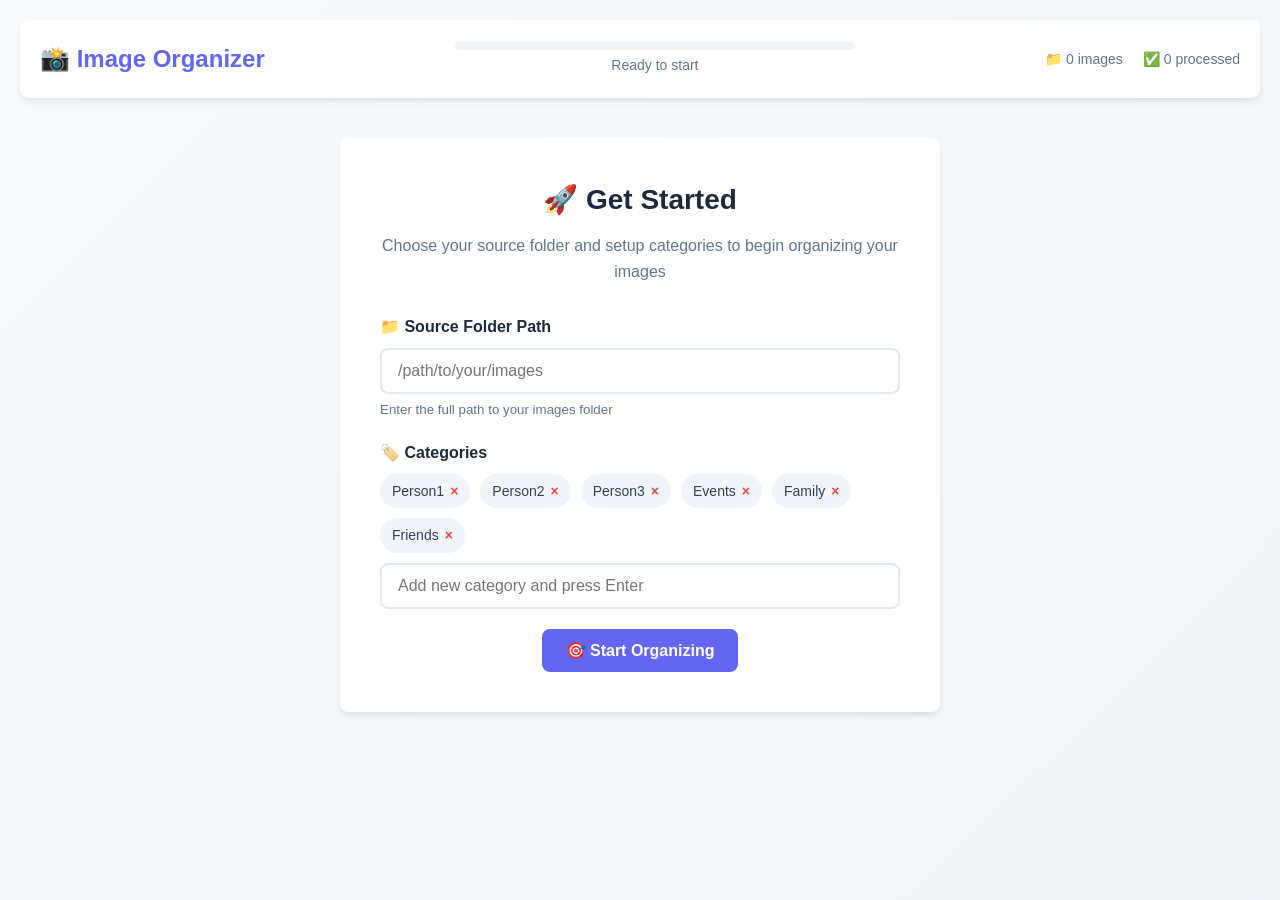
==== templates/index.html @ f3e30f87 "Create index.html" ====
<!DOCTYPE html>
<html lang="en">
<head>
    <meta charset="UTF-8">
    <meta name="viewport" content="width=device-width, initial-scale=1.0">
    <title>Image Organizer</title>
    <style>
        * {
            margin: 0;
            padding: 0;
            box-sizing: border-box;
        }

        :root {
            --primary: #6366f1;
            --primary-dark: #4f46e5;
            --secondary: #f1f5f9;
            --success: #10b981;
            --danger: #ef4444;
            --warning: #f59e0b;
            --dark: #1e293b;
            --text: #334155;
            --text-light: #64748b;
            --border: #e2e8f0;
            --bg: #ffffff;
            --shadow: 0 4px 6px -1px rgba(0, 0, 0, 0.1);
            --radius: 8px;
        }

        body {
            font-family: -apple-system, BlinkMacSystemFont, 'Segoe UI', Roboto, sans-serif;
            background: linear-gradient(135deg, #f8fafc 0%, #f1f5f9 100%);
            color: var(--text);
            line-height: 1.6;
            min-height: 100vh;
        }

        .container {
            max-width: 1400px;
            margin: 0 auto;
            padding: 20px;
        }

        .header {
            background: var(--bg);
            border-radius: var(--radius);
            box-shadow: var(--shadow);
            padding: 20px;
            margin-bottom: 20px;
            display: flex;
            justify-content: space-between;
            align-items: center;
        }

        .logo {
            font-size: 24px;
            font-weight: 700;
            color: var(--primary);
            display: flex;
            align-items: center;
            gap: 8px;
        }

        .progress-container {
            flex: 1;
            max-width: 400px;
            margin: 0 20px;
        }

        .progress-bar {
            width: 100%;
            height: 8px;
            background: var(--secondary);
            border-radius: 4px;
            overflow: hidden;
        }

        .progress-fill {
            height: 100%;
            background: linear-gradient(90deg, var(--primary), var(--primary-dark));
            transition: width 0.3s ease;
            width: 0%;
        }

        .progress-text {
            font-size: 14px;
            color: var(--text-light);
            margin-top: 4px;
            text-align: center;
        }

        .stats {
            display: flex;
            gap: 20px;
            font-size: 14px;
            color: var(--text-light);
        }

        .setup-screen {
            background: var(--bg);
            border-radius: var(--radius);
            box-shadow: var(--shadow);
            padding: 40px;
            text-align: center;
            max-width: 600px;
            margin: 40px auto;
        }

        .setup-screen h2 {
            color: var(--dark);
            margin-bottom: 10px;
            font-size: 28px;
        }

        .setup-screen p {
            color: var(--text-light);
            margin-bottom: 30px;
            font-size: 16px;
        }

        .form-group {
            margin-bottom: 20px;
            text-align: left;
        }

        .form-group label {
            display: block;
            margin-bottom: 8px;
            font-weight: 600;
            color: var(--dark);
        }

        .form-control {
            width: 100%;
            padding: 12px 16px;
            border: 2px solid var(--border);
            border-radius: var(--radius);
            font-size: 16px;
            transition: border-color 0.3s ease;
            background: var(--bg);
        }

        .form-control:focus {
            outline: none;
            border-color: var(--primary);
        }

        .categories-input {
            display: flex;
            flex-wrap: wrap;
            gap: 10px;
            margin-bottom: 10px;
        }

        .category-tag {
            background: var(--secondary);
            padding: 6px 12px;
            border-radius: 20px;
            font-size: 14px;
            display: flex;
            align-items: center;
            gap: 6px;
        }

        .category-tag .remove {
            cursor: pointer;
            color: var(--danger);
            font-weight: bold;
        }

        .btn {
            background: var(--primary);
            color: white;
            border: none;
            padding: 12px 24px;
            border-radius: var(--radius);
            font-size: 16px;
            font-weight: 600;
            cursor: pointer;
            transition: all 0.3s ease;
            display: inline-flex;
            align-items: center;
            gap: 8px;
        }

        .btn:hover {
            background: var(--primary-dark);
            transform: translateY(-1px);
        }

        .btn-secondary {
            background: var(--secondary);
            color: var(--text);
        }

        .btn-secondary:hover {
            background: #e2e8f0;
        }

        .btn-danger {
            background: var(--danger);
        }

        .btn-success {
            background: var(--success);
        }

        .main-interface {
            display: none;
            grid-template-columns: 300px 1fr 300px;
            gap: 20px;
            height: calc(100vh - 140px);
        }

        .sidebar {
            background: var(--bg);
            border-radius: var(--radius);
            box-shadow: var(--shadow);
            padding: 20px;
            overflow-y: auto;
        }

        .sidebar h3 {
            color: var(--dark);
            margin-bottom: 15px;
            font-size: 18px;
        }

        .category-btn {
            width: 100%;
            padding: 12px;
            margin-bottom: 8px;
            background: var(--secondary);
            border: 2px solid transparent;
            border-radius: var(--radius);
            cursor: pointer;
            transition: all 0.3s ease;
            text-align: left;
            font-size: 14px;
            display: flex;
            align-items: center;
            gap: 8px;
        }

        .category-btn:hover {
            background: var(--primary);
            color: white;
        }

        .category-btn.selected {
            background: var(--primary);
            color: white;
            border-color: var(--primary-dark);
        }

        .hotkey {
            background: rgba(255, 255, 255, 0.3);
            padding: 2px 6px;
            border-radius: 4px;
            font-size: 12px;
            font-weight: bold;
            margin-left: auto;
        }

        .image-viewer {
            background: var(--bg);
            border-radius: var(--radius);
            box-shadow: var(--shadow);
            display: flex;
            flex-direction: column;
            overflow: hidden;
        }

        .image-container {
            flex: 1;
            display: flex;
            align-items: center;
            justify-content: center;
            background: #f8fafc;
            position: relative;
            overflow: hidden;
        }

        .main-image {
            max-width: 100%;
            max-height: 100%;
            object-fit: contain;
            cursor: zoom-in;
            transition: transform 0.3s ease;
        }

        .main-image.zoomed {
            cursor: zoom-out;
            transform: scale(2);
        }

        .image-overlay {
            position: absolute;
            top: 10px;
            left: 10px;
            background: rgba(0, 0, 0, 0.7);
            color: white;
            padding: 8px 12px;
            border-radius: var(--radius);
            font-size: 14px;
        }

        .quality-indicators {
            position: absolute;
            top: 10px;
            right: 10px;
            display: flex;
            flex-direction: column;
            gap: 4px;
        }

        .quality-badge {
            background: rgba(0, 0, 0, 0.7);
            color: white;
            padding: 4px 8px;
            border-radius: 12px;
            font-size: 12px;
            font-weight: 600;
        }

        .quality-badge.warning {
            background: var(--warning);
        }

        .quality-badge.danger {
            background: var(--danger);
        }

        .image-controls {
            padding: 20px;
            border-top: 1px solid var(--border);
            background: var(--bg);
        }

        .control-row {
            display: flex;
            gap: 10px;
            margin-bottom: 15px;
            align-items: center;
        }

        .control-row:last-child {
            margin-bottom: 0;
        }

        .filename-input {
            flex: 1;
            padding: 8px 12px;
            border: 1px solid var(--border);
            border-radius: var(--radius);
            font-size: 14px;
        }

        .info-panel {
            background: var(--bg);
            border-radius: var(--radius);
            box-shadow: var(--shadow);
            padding: 20px;
            overflow-y: auto;
        }

        .info-section {
            margin-bottom: 20px;
        }

        .info-section h4 {
            color: var(--dark);
            margin-bottom: 10px;
            font-size: 16px;
        }

        .info-item {
            display: flex;
            justify-content: space-between;
            padding: 4px 0;
            font-size: 14px;
            border-bottom: 1px solid #f1f5f9;
        }

        .info-item:last-child {
            border-bottom: none;
        }

        .info-label {
            color: var(--text-light);
            font-weight: 500;
        }

        .info-value {
            color: var(--text);
            font-weight: 600;
        }

        .loading {
            display: flex;
            align-items: center;
            justify-content: center;
            height: 200px;
            color: var(--text-light);
        }

        .spinner {
            width: 40px;
            height: 40px;
            border: 4px solid var(--secondary);
            border-top: 4px solid var(--primary);
            border-radius: 50%;
            animation: spin 1s linear infinite;
            margin-right: 15px;
        }

        @keyframes spin {
            0% { transform: rotate(0deg); }
            100% { transform: rotate(360deg); }
        }

        .shortcuts-help {
            position: fixed;
            bottom: 20px;
            right: 20px;
            background: var(--dark);
            color: white;
            padding: 15px;
            border-radius: var(--radius);
            font-size: 12px;
            max-width: 250px;
            opacity: 0;
            transform: translateY(20px);
            transition: all 0.3s ease;
        }

        .shortcuts-help.show {
            opacity: 1;
            transform: translateY(0);
        }

        .shortcut-item {
            display: flex;
            justify-content: space-between;
            margin-bottom: 5px;
        }

        .shortcut-key {
            background: rgba(255, 255, 255, 0.2);
            padding: 2px 6px;
            border-radius: 4px;
            font-weight: bold;
        }

        .notification {
            position: fixed;
            top: 20px;
            right: 20px;
            background: var(--success);
            color: white;
            padding: 15px 20px;
            border-radius: var(--radius);
            box-shadow: var(--shadow);
            transform: translateX(400px);
            transition: transform 0.3s ease;
            z-index: 1000;
        }

        .notification.show {
            transform: translateX(0);
        }

        .notification.error {
            background: var(--danger);
        }

        .notification.warning {
            background: var(--warning);
        }

        @media (max-width: 1200px) {
            .main-interface {
                grid-template-columns: 250px 1fr;
            }
            .info-panel {
                display: none;
            }
        }

        @media (max-width: 768px) {
            .main-interface {
                grid-template-columns: 1fr;
                grid-template-rows: auto 1fr;
            }
            
            .sidebar {
                order: 2;
                height: auto;
                max-height: 200px;
            }
            
            .image-viewer {
                order: 1;
                height: 60vh;
            }
        }
    </style>
</head>
<body>
    <div class="container">
        <!-- Header -->
        <div class="header">
            <div class="logo">
                📸 Image Organizer
            </div>
            <div class="progress-container">
                <div class="progress-bar">
                    <div class="progress-fill" id="progressFill"></div>
                </div>
                <div class="progress-text" id="progressText">Ready to start</div>
            </div>
            <div class="stats" id="stats">
                <span>📁 0 images</span>
                <span>✅ 0 processed</span>
            </div>
        </div>

        <!-- Setup Screen -->
        <div class="setup-screen" id="setupScreen">
            <h2>🚀 Get Started</h2>
            <p>Choose your source folder and setup categories to begin organizing your images</p>
            
            <form id="setupForm">
                <div class="form-group">
                    <label for="sourceFolder">📁 Source Folder Path</label>
                    <input type="text" id="sourceFolder" class="form-control" 
                           placeholder="/path/to/your/images" required>
                    <small style="color: var(--text-light); margin-top: 5px; display: block;">
                        Enter the full path to your images folder
                    </small>
                </div>

                <div class="form-group">
                    <label>🏷️ Categories</label>
                    <div class="categories-input" id="categoriesContainer">
                        <!-- Categories will be added here -->
                    </div>
                    <input type="text" id="newCategory" class="form-control" 
                           placeholder="Add new category and press Enter">
                </div>

                <button type="submit" class="btn">
                    🎯 Start Organizing
                </button>
            </form>
        </div>

        <!-- Main Interface -->
        <div class="main-interface" id="mainInterface">
            <!-- Categories Sidebar -->
            <div class="sidebar">
                <h3>📂 Categories</h3>
                <div id="categoriesList">
                    <!-- Category buttons will be populated here -->
                </div>
                
                <div style="margin-top: 20px;">
                    <h3>⚡ Quick Actions</h3>
                    <button class="category-btn" onclick="skipImage()">
                        ⏭️ Skip Image <span class="hotkey">S</span>
                    </button>
                    <button class="category-btn" onclick="deleteImage()">
                        🗑️ Delete <span class="hotkey">D</span>
                    </button>
                    <button class="category-btn" onclick="previousImage()">
                        ⬅️ Previous <span class="hotkey">←</span>
                    </button>
                </div>
            </div>

            <!-- Image Viewer -->
            <div class="image-viewer">
                <div class="image-container" id="imageContainer">
                    <div class="loading" id="loadingSpinner">
                        <div class="spinner"></div>
                        Loading image...
                    </div>
                    <img id="mainImage" class="main-image" style="display: none;">
                    <div class="image-overlay" id="imageOverlay"></div>
                    <div class="quality-indicators" id="qualityIndicators"></div>
                </div>
                
                <div class="image-controls">
                    <div class="control-row">
                        <input type="text" id="customFilename" class="filename-input" 
                               placeholder="Custom filename (optional)">
                        <button class="btn btn-success" onclick="processCurrentImage()">
                            📤 Move to Selected
                        </button>
                    </div>
                </div>
            </div>

            <!-- Info Panel -->
            <div class="info-panel" id="infoPanel">
                <div class="info-section">
                    <h4>📊 Image Details</h4>
                    <div id="imageDetails">
                        <!-- Image details will be populated here -->
                    </div>
                </div>
                
                <div class="info-section">
                    <h4>🎯 Quality Assessment</h4>
                    <div id="qualityDetails">
                        <!-- Quality details will be populated here -->
                    </div>
                </div>
            </div>
        </div>
    </div>

    <!-- Shortcuts Help -->
    <div class="shortcuts-help" id="shortcutsHelp">
        <div style="font-weight: bold; margin-bottom: 10px;">⌨️ Keyboard Shortcuts</div>
        <div class="shortcut-item">
            <span>Numbers 1-9</span>
            <span class="shortcut-key">Category</span>
        </div>
        <div class="shortcut-item">
            <span>Delete</span>
            <span class="shortcut-key">D</span>
        </div>
        <div class="shortcut-item">
            <span>Skip</span>
            <span class="shortcut-key">S</span>
        </div>
        <div class="shortcut-item">
            <span>Previous</span>
            <span class="shortcut-key">←</span>
        </div>
        <div class="shortcut-item">
            <span>Process</span>
            <span class="shortcut-key">Enter</span>
        </div>
        <div class="shortcut-item">
            <span>Zoom</span>
            <span class="shortcut-key">Space</span>
        </div>
    </div>

    <!-- Notification -->
    <div class="notification" id="notification"></div>

    <script>
        // Global state
        let currentImage = null;
        let selectedCategories = new Set();
        let categories = ['Person1', 'Person2', 'Person3', 'Events', 'Family', 'Friends'];
        let isZoomed = false;

        // API base URL
        const API_BASE = 'http://localhost:5000/api';

        // DOM elements
        const setupScreen = document.getElementById('setupScreen');
        const mainInterface = document.getElementById('mainInterface');
        const progressFill = document.getElementById('progressFill');
        const progressText = document.getElementById('progressText');
        const stats = document.getElementById('stats');
        const shortcutsHelp = document.getElementById('shortcutsHelp');

        // Initialize application
        document.addEventListener('DOMContentLoaded', function() {
            initializeSetup();
            setupKeyboardShortcuts();
            
            // Show shortcuts help after 3 seconds
            setTimeout(() => {
                shortcutsHelp.classList.add('show');
                setTimeout(() => shortcutsHelp.classList.remove('show'), 5000);
            }, 3000);
        });

        // Setup form initialization
        function initializeSetup() {
            const categoriesContainer = document.getElementById('categoriesContainer');
            const newCategoryInput = document.getElementById('newCategory');
            const setupForm = document.getElementById('setupForm');

            // Render initial categories
            renderCategories();

            // Add category on Enter key
            newCategoryInput.addEventListener('keypress', function(e) {
                if (e.key === 'Enter') {
                    e.preventDefault();
                    const value = this.value.trim();
                    if (value && !categories.includes(value)) {
                        categories.push(value);
                        renderCategories();
                        this.value = '';
                    }
                }
            });

            // Handle form submission
            setupForm.addEventListener('submit', function(e) {
                e.preventDefault();
                const sourceFolder = document.getElementById('sourceFolder').value.trim();
                if (sourceFolder) {
                    setupApplication(sourceFolder, categories);
                }
            });

            function renderCategories() {
                categoriesContainer.innerHTML = categories.map(cat => `
                    <div class="category-tag">
                        ${cat}
                        <span class="remove" onclick="removeCategory('${cat}')">×</span>
                    </div>
                `).join('');
            }
        }

        function removeCategory(categoryName) {
            categories = categories.filter(cat => cat !== categoryName);
            const categoriesContainer = document.getElementById('categoriesContainer');
            const newCategoriesHTML = categories.map(cat => `
                <div class="category-tag">
                    ${cat}
                    <span class="remove" onclick="removeCategory('${cat}')">×</span>
                </div>
            `).join('');
            categoriesContainer.innerHTML = newCategoriesHTML;
        }

        // Setup application with backend
        async function setupApplication(sourceFolder, categories) {
            try {
                showNotification('Setting up...', 'info');
                
                const response = await fetch(`${API_BASE}/setup`, {
                    method: 'POST',
                    headers: { 'Content-Type': 'application/json' },
                    body: JSON.stringify({ source_folder: sourceFolder, categories: categories })
                });

                const data = await response.json();
                
                if (data.success) {
                    setupScreen.style.display = 'none';
                    mainInterface.style.display = 'grid';
                    
                    // Update global categories
                    window.categories = categories;
                    
                    // Render categories in sidebar
                    renderCategoriesSidebar();
                    
                    // Load first image
                    await loadCurrentImage();
                    
                    showNotification(`Ready! Found ${data.total_images} images`, 'success');
                } else {
                    showNotification(data.error || 'Setup failed', 'error');
                }
            } catch (error) {
                console.error('Setup error:', error);
                showNotification('Connection error. Make sure the server is running.', 'error');
            }
        }

        // Render categories in sidebar
        function renderCategoriesSidebar() {
            const categoriesList = document.getElementById('categoriesList');
            categoriesList.innerHTML = categories.map((cat, index) => `
                <button class="category-btn" onclick="toggleCategory('${cat}')" data-category="${cat}">
                    📁 ${cat} <span class="hotkey">${index + 1}</span>
                </button>
            `).join('');
        }

        // Toggle category selection
        function toggleCategory(categoryName) {
            const btn = document.querySelector(`[data-category="${categoryName}"]`);
            
            if (selectedCategories.has(categoryName)) {
                selectedCategories.delete(categoryName);
                btn.classList.remove('selected');
            } else {
                selectedCategories.add(categoryName);
                btn.classList.add('selected');
            }
        }

        // Load current image
        async function loadCurrentImage() {
            try {
                const loadingSpinner = document.getElementById('loadingSpinner');
                const mainImage = document.getElementById('mainImage');
                
                loadingSpinner.style.display = 'flex';
                mainImage.style.display = 'none';

                const response = await fetch(`${API_BASE}/images/current`);
                const data = await response.json();

                if (data.finished) {
                    showNotification('All images processed! 🎉', 'success');
                    return;
                }

                if (data.image) {
                    currentImage = data.image;
                    
                    // Update progress
                    const progress = Math.round(data.progress);
                    progressFill.style.width = `${progress}%`;
                    progressText.textContent = `${data.index + 1} of ${data.total} (${progress}%)`;
                    
                    // Update stats
                    await updateStats();
                    
                    // Load image
                    const imagePath = data.image.path.replace(/^.*[\\\/]/, ''); // Get filename only
                    mainImage.src = `${API_BASE}/images/file/${imagePath}`;
                    mainImage.onload = function() {
                        loadingSpinner.style.display = 'none';
                        mainImage.style.display = 'block';
                        updateImageInfo();
                        updateImageOverlay();
                        updateQualityIndicators();
                    };
                    
                    // Reset zoom and selections
                    isZoomed = false;
                    mainImage.classList.remove('zoomed');
                    selectedCategories.clear();
                    document.querySelectorAll('.category-btn').forEach(btn => btn.classList.remove('selected'));
                    document.getElementById('customFilename').value = '';
                }
            } catch (error) {
                console.error('Error loading image:', error);
                showNotification('Error loading image', 'error');
            }
        }

        // Update image info panel
        function updateImageInfo() {
            if (!currentImage) return;

            const imageDetails = document.getElementById('imageDetails');
            const qualityDetails = document.getElementById('qualityDetails');

            imageDetails.innerHTML = `
                <div class="info-item">
                    <span class="info-label">Name:</span>
                    <span class="info-value">${currentImage.name}</span>
                </div>
                <div class="info-item">
                    <span class="info-label">Size:</span>
                    <span class="info-value">${formatFileSize(currentImage.size)}</span>
                </div>
                <div class="info-item">
                    <span class="info-label">Dimensions:</span>
                    <span class="info-value">${currentImage.dimensions}</span>
                </div>
                <div class="info-item">
                    <span class="info-label">Format:</span>
                    <span class="info-value">${currentImage.format}</span>
                </div>
                <div class="info-item">
                    <span class="info-label">Created:</span>
                    <span class="info-value">${formatDate(currentImage.created)}</span>
                </div>
            `;

            if (currentImage.quality && !currentImage.quality.error) {
                const quality = currentImage.quality;
                qualityDetails.innerHTML = `
                    <div class="info-item">
                        <span class="info-label">Blur Score:</span>
                        <span class="info-value">${Math.round(quality.blur_score)}</span>
                    </div>
                    <div class="info-item">
                        <span class="info-label">Brightness:</span>
                        <span class="info-value">${Math.round(quality.brightness)}</span>
                    </div>
                    <div class="info-item">
                        <span class="info-label">Contrast:</span>
                        <span class="info-value">${Math.round(quality.contrast)}</span>
                    </div>
                `;
            } else {
                qualityDetails.innerHTML = '<div class="info-item">Quality analysis unavailable</div>';
            }
        }

        // Update image overlay
        function updateImageOverlay() {
            if (!currentImage) return;

            const overlay = document.getElementById('imageOverlay');
            overlay.textContent = currentImage.name;
        }

        // Update quality indicators
        function updateQualityIndicators() {
            if (!currentImage || !currentImage.quality || currentImage.quality.error) return;

            const indicators = document.getElementById('qualityIndicators');
            const quality = currentImage.quality;
            const badges = [];

            if (quality.is_blurry) {
                badges.push('<span class="quality-badge danger">Blurry</span>');
            }
            if (quality.is_dark) {
                badges.push('<span class="quality-badge warning">Dark</span>');
            }
            if (quality.is_low_contrast) {
                badges.push('<span class="quality-badge warning">Low Contrast</span>');
            }

            indicators.innerHTML = badges.join('');
        }

        // Update statistics
        async function updateStats() {
            try {
                const response = await fetch(`${API_BASE}/stats`);
                const data = await response.json();
                
                stats.innerHTML = `
                    <span>📁 ${data.total_images} images</span>
                    <span>✅ ${data.total_processed} processed</span>
                `;
            } catch (error) {
                console.error('Error updating stats:', error);
            }
        }

        // Process current image
        async function processCurrentImage() {
            if (selectedCategories.size === 0) {
                showNotification('Please select at least one category', 'warning');
                return;
            }

            try {
                const customName = document.getElementById('customFilename').value.trim();
                
                const response = await fetch(`${API_BASE}/images/process`, {
                    method: 'POST',
                    headers: { 'Content-Type': 'application/json' },
                    body: JSON.stringify({
                        action: 'move',
                        categories: Array.from(selectedCategories),
                        custom_name: customName
                    })
                });

                const data = await response.json();
                
                if (data.success) {
                    showNotification(`Moved to ${Array.from(selectedCategories).join(', ')}`, 'success');
                    await loadCurrentImage();
                } else {
                    showNotification(data.error || 'Failed to process image', 'error');
                }
            } catch (error) {
                console.error('Error processing image:', error);
                showNotification('Error processing image', 'error');
            }
        }

        // Skip current image
        async function skipImage() {
            try {
                const response = await fetch(`${API_BASE}/images/skip`, { method: 'POST' });
                const data = await response.json();
                
                if (data.success) {
                    showNotification('Skipped', 'info');
                    await loadCurrentImage();
                }
            } catch (error) {
                console.error('Error skipping image:', error);
                showNotification('Error skipping image', 'error');
            }
        }

        // Delete current image
        async function deleteImage() {
            if (!confirm('Are you sure you want to delete this image?')) return;

            try {
                const response = await fetch(`${API_BASE}/images/process`, {
                    method: 'POST',
                    headers: { 'Content-Type': 'application/json' },
                    body: JSON.stringify({ action: 'delete' })
                });

                const data = await response.json();
                
                if (data.success) {
                    showNotification('Deleted', 'success');
                    await loadCurrentImage();
                } else {
                    showNotification(data.error || 'Failed to delete image', 'error');
                }
            } catch (error) {
                console.error('Error deleting image:', error);
                showNotification('Error deleting image', 'error');
            }
        }

        // Go to previous image
        async function previousImage() {
            try {
                const response = await fetch(`${API_BASE}/images/previous`, { method: 'POST' });
                const data = await response.json();
                
                if (data.success) {
                    await loadCurrentImage();
                }
            } catch (error) {
                console.error('Error going to previous image:', error);
                showNotification('Error going to previous image', 'error');
            }
        }

        // Setup keyboard shortcuts
        function setupKeyboardShortcuts() {
            document.addEventListener('keydown', function(e) {
                // Skip if typing in input fields
                if (e.target.tagName === 'INPUT' || e.target.tagName === 'TEXTAREA') return;

                const key = e.key.toLowerCase();
                
                switch (key) {
                    case 'd':
                        e.preventDefault();
                        deleteImage();
                        break;
                    case 's':
                        e.preventDefault();
                        skipImage();
                        break;
                    case 'arrowleft':
                        e.preventDefault();
                        previousImage();
                        break;
                    case 'enter':
                        e.preventDefault();
                        processCurrentImage();
                        break;
                    case ' ':
                        e.preventDefault();
                        toggleZoom();
                        break;
                    default:
                        // Check for number keys (1-9)
                        const num = parseInt(key);
                        if (num >= 1 && num <= 9 && num <= categories.length) {
                            e.preventDefault();
                            toggleCategory(categories[num - 1]);
                        }
                        break;
                }
            });
        }

        // Toggle image zoom
        function toggleZoom() {
            const mainImage = document.getElementById('mainImage');
            isZoomed = !isZoomed;
            
            if (isZoomed) {
                mainImage.classList.add('zoomed');
            } else {
                mainImage.classList.remove('zoomed');
            }
        }

        // Click to zoom
        document.getElementById('mainImage').addEventListener('click', toggleZoom);

        // Utility functions
        function formatFileSize(bytes) {
            const sizes = ['B', 'KB', 'MB', 'GB'];
            if (bytes === 0) return '0 B';
            const i = Math.floor(Math.log(bytes) / Math.log(1024));
            return Math.round(bytes / Math.pow(1024, i) * 100) / 100 + ' ' + sizes[i];
        }

        function formatDate(isoString) {
            return new Date(isoString).toLocaleDateString();
        }

        function showNotification(message, type = 'info') {
            const notification = document.getElementById('notification');
            notification.textContent = message;
            notification.className = `notification ${type}`;
            notification.classList.add('show');
            
            setTimeout(() => {
                notification.classList.remove('show');
            }, 3000);
        }
    </script>
</body>
</html>
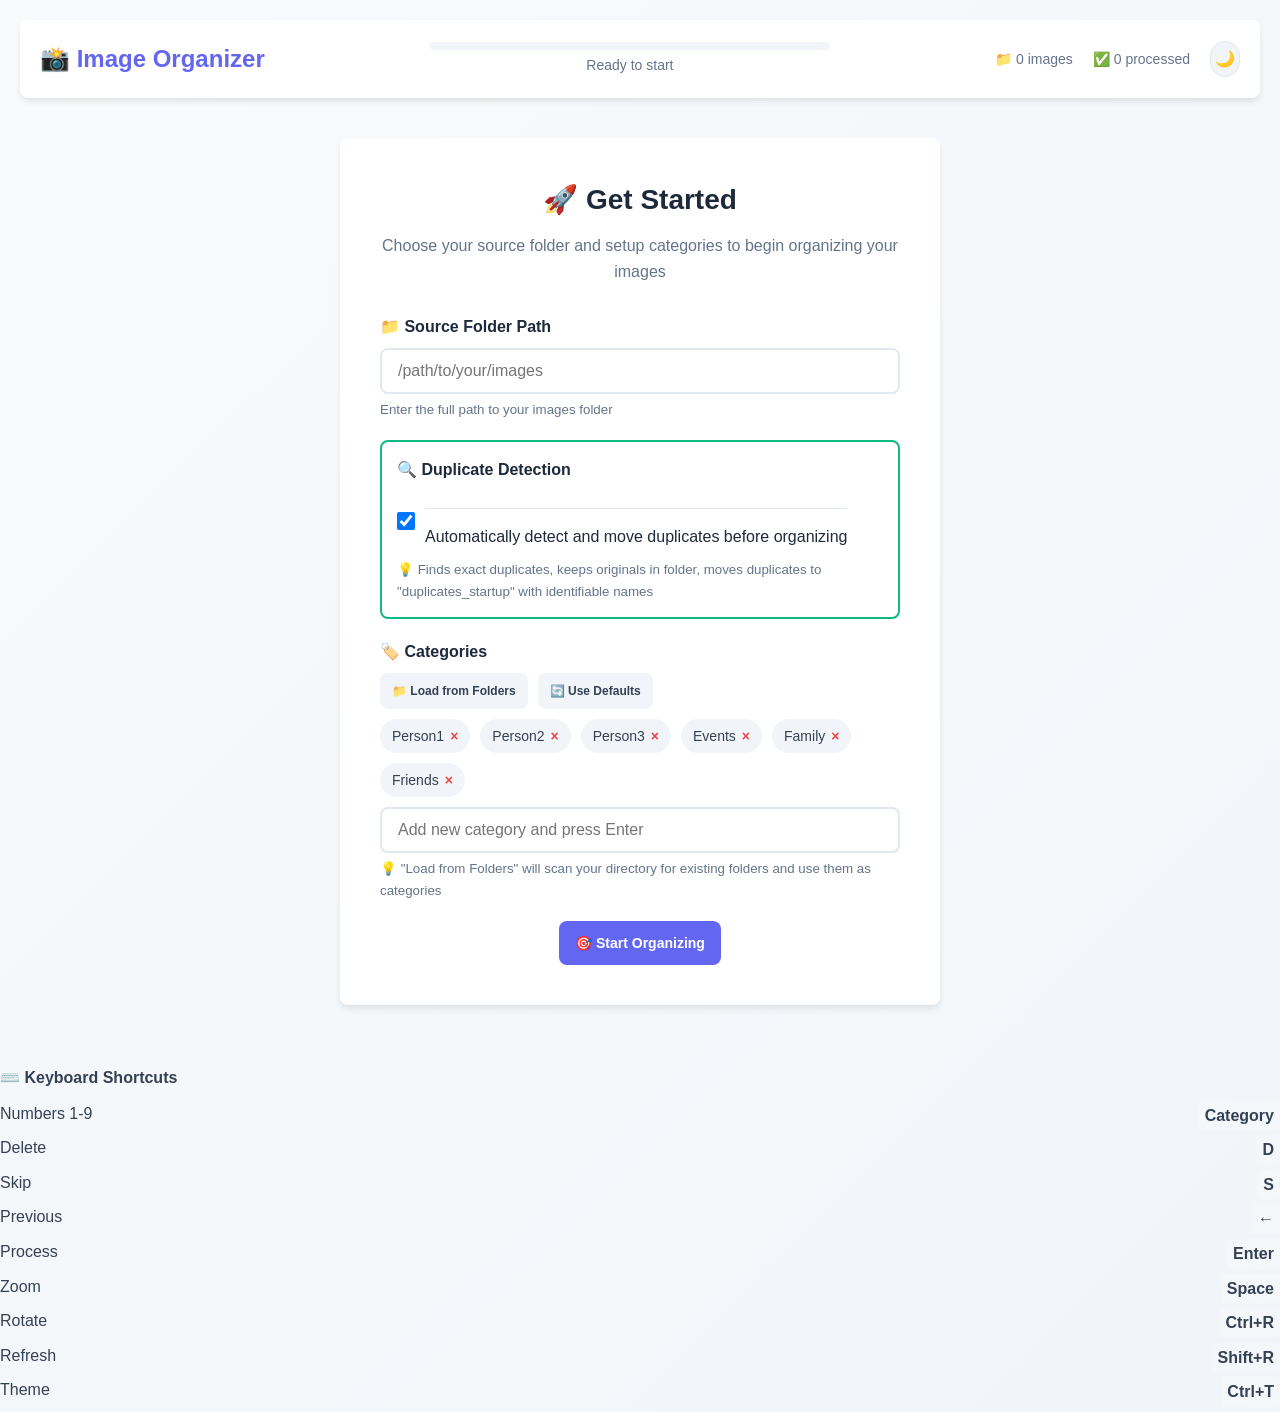
==== commit 24257131: "Update index.html" ====
--- a/templates/index.html
+++ b/templates/index.html
@@ -27,6 +27,29 @@
             --radius: 8px;
         }
 
+        [data-theme="dark"] {
+            --secondary: #1e293b;
+            --dark: #f8fafc;
+            --text: #e2e8f0;
+            --text-light: #94a3b8;
+            --border: #334155;
+            --bg: #0f172a;
+            --shadow: 0 4px 6px -1px rgba(0, 0, 0, 0.3);
+        }
+
+        [data-theme="dark"] body {
+            background: linear-gradient(135deg, #0f172a 0%, #1e293b 100%);
+        }
+
+        [data-theme="dark"] .image-container {
+            background: #1e293b;
+        }
+
+        [data-theme="dark"] .form-control {
+            background: var(--bg);
+            color: var(--text);
+        }
+
         body {
             font-family: -apple-system, BlinkMacSystemFont, 'Segoe UI', Roboto, sans-serif;
             background: linear-gradient(135deg, #f8fafc 0%, #f1f5f9 100%);
@@ -172,15 +195,18 @@
             background: var(--primary);
             color: white;
             border: none;
-            padding: 12px 24px;
+            padding: 12px 16px;
             border-radius: var(--radius);
-            font-size: 16px;
+            font-size: 14px;
             font-weight: 600;
             cursor: pointer;
             transition: all 0.3s ease;
             display: inline-flex;
             align-items: center;
+            justify-content: center;
             gap: 8px;
+            min-height: 44px;
+            line-height: 1;
         }
 
         .btn:hover {
@@ -203,6 +229,12 @@
 
         .btn-success {
             background: var(--success);
+        }
+
+        .btn-small {
+            padding: 8px 12px;
+            font-size: 12px;
+            min-height: 36px;
         }
 
         .main-interface {
@@ -240,6 +272,8 @@
             display: flex;
             align-items: center;
             gap: 8px;
+            min-height: 44px;
+            line-height: 1;
         }
 
         .category-btn:hover {
@@ -419,7 +453,145 @@
             100% { transform: rotate(360deg); }
         }
 
-        .shortcuts-help {
+        .theme-toggle {
+            background: var(--secondary);
+            border: 1px solid var(--border);
+            border-radius: 20px;
+            padding: 4px;
+            cursor: pointer;
+            transition: all 0.3s ease;
+            display: flex;
+            align-items: center;
+            gap: 4px;
+        }
+
+        .theme-toggle:hover {
+            background: var(--border);
+        }
+
+        .rotation-controls {
+            display: flex;
+            gap: 8px;
+            margin-bottom: 15px;
+        }
+
+        .rotation-btn {
+            padding: 8px;
+            background: var(--secondary);
+            border: 1px solid var(--border);
+            border-radius: var(--radius);
+            cursor: pointer;
+            transition: all 0.3s ease;
+            display: flex;
+            align-items: center;
+            justify-content: center;
+            min-height: 36px;
+            font-size: 12px;
+        }
+
+        .rotation-btn:hover {
+            background: var(--primary);
+            color: white;
+        }
+
+        .filename-template {
+            background: var(--bg);
+            border: 1px solid var(--border);
+            border-radius: var(--radius);
+            padding: 15px;
+            margin-bottom: 15px;
+        }
+
+        .filename-template h5 {
+            margin: 0 0 10px 0;
+            color: var(--dark);
+            font-size: 14px;
+        }
+
+        .template-row {
+            display: flex;
+            gap: 8px;
+            margin-bottom: 8px;
+        }
+
+        .template-input {
+            flex: 1;
+            padding: 8px;
+            border: 1px solid var(--border);
+            border-radius: 4px;
+            font-size: 12px;
+            background: var(--bg);
+            color: var(--text);
+        }
+
+        .template-preview {
+            font-size: 12px;
+            color: var(--text-light);
+            font-style: italic;
+            margin-top: 5px;
+        }
+
+        .duplicate-detection {
+            background: var(--bg);
+            border: 2px solid var(--success);
+            border-radius: var(--radius);
+            padding: 15px;
+            margin-bottom: 20px;
+        }
+
+        .duplicate-detection.disabled {
+            border-color: var(--border);
+            opacity: 0.7;
+        }
+
+        .checkbox-container {
+            display: flex;
+            align-items: center;
+            gap: 10px;
+            margin-bottom: 10px;
+        }
+
+        .checkbox-container input[type="checkbox"] {
+            width: 18px;
+            height: 18px;
+            margin: 0;
+        }
+
+        .checkbox-container label {
+            margin: 0;
+            font-weight: 500;
+            cursor: pointer;
+            display: flex;
+            gap: 8px;
+            margin-top: 15px;
+            padding-top: 15px;
+            border-top: 1px solid var(--border);
+        }
+
+        .quick-action-btn {
+            width: 100%;
+            padding: 10px;
+            margin-bottom: 6px;
+            background: var(--secondary);
+            border: 1px solid var(--border);
+            border-radius: var(--radius);
+            cursor: pointer;
+            transition: all 0.3s ease;
+            text-align: left;
+            font-size: 13px;
+            display: flex;
+            align-items: center;
+            gap: 8px;
+            min-height: 40px;
+        }
+
+        .quick-action-btn:hover {
+            background: var(--primary);
+            color: white;
+        }
+
+        .quick-action-btn.danger:hover {
+            background: var(--danger);
             position: fixed;
             bottom: 20px;
             right: 20px;
@@ -464,6 +636,8 @@
             transform: translateX(400px);
             transition: transform 0.3s ease;
             z-index: 1000;
+            max-width: 400px;
+            word-wrap: break-word;
         }
 
         .notification.show {
@@ -476,6 +650,10 @@
 
         .notification.warning {
             background: var(--warning);
+        }
+
+        .notification.info {
+            background: var(--primary);
         }
 
         @media (max-width: 1200px) {
@@ -519,9 +697,14 @@
                 </div>
                 <div class="progress-text" id="progressText">Ready to start</div>
             </div>
-            <div class="stats" id="stats">
-                <span>📁 0 images</span>
-                <span>✅ 0 processed</span>
+            <div style="display: flex; align-items: center; gap: 20px;">
+                <div class="stats" id="stats">
+                    <span>📁 0 images</span>
+                    <span>✅ 0 processed</span>
+                </div>
+                <div class="theme-toggle" onclick="toggleTheme()">
+                    <span id="themeIcon">🌙</span>
+                </div>
             </div>
         </div>
 
@@ -541,12 +724,38 @@
                 </div>
 
                 <div class="form-group">
+                    <div class="duplicate-detection" id="duplicateDetectionBox">
+                        <label style="margin-bottom: 10px; display: block; font-weight: 600; color: var(--dark);">🔍 Duplicate Detection</label>
+                        <div class="checkbox-container">
+                            <input type="checkbox" id="handleDuplicates" checked>
+                            <label for="handleDuplicates">
+                                Automatically detect and move duplicates before organizing
+                            </label>
+                        </div>
+                        <small style="color: var(--text-light); display: block;">
+                            💡 Finds exact duplicates, keeps originals in folder, moves duplicates to "duplicates_startup" with identifiable names
+                        </small>
+                    </div>
+                </div>
+
+                <div class="form-group">
                     <label>🏷️ Categories</label>
+                    <div style="display: flex; gap: 10px; margin-bottom: 10px;">
+                        <button type="button" class="btn btn-secondary btn-small" onclick="loadCategoriesFromDirectory()">
+                            📁 Load from Folders
+                        </button>
+                        <button type="button" class="btn btn-secondary btn-small" onclick="useDefaultCategories()">
+                            🔄 Use Defaults
+                        </button>
+                    </div>
                     <div class="categories-input" id="categoriesContainer">
                         <!-- Categories will be added here -->
                     </div>
                     <input type="text" id="newCategory" class="form-control" 
                            placeholder="Add new category and press Enter">
+                    <small style="color: var(--text-light); margin-top: 5px; display: block;">
+                        💡 "Load from Folders" will scan your directory for existing folders and use them as categories
+                    </small>
                 </div>
 
                 <button type="submit" class="btn">
@@ -559,20 +768,32 @@
         <div class="main-interface" id="mainInterface">
             <!-- Categories Sidebar -->
             <div class="sidebar">
-                <h3>📂 Categories</h3>
+                <div style="display: flex; justify-content: space-between; align-items: center; margin-bottom: 15px;">
+                    <h3 style="margin: 0;">📂 Categories</h3>
+                    <button class="btn btn-secondary btn-small" onclick="loadCategoriesFromDirectoryDuringProcessing()" 
+                            title="Refresh categories from directory folders">
+                        🔄
+                    </button>
+                </div>
                 <div id="categoriesList">
                     <!-- Category buttons will be populated here -->
                 </div>
                 
+                <div class="add-category-form">
+                    <input type="text" id="newCategoryDynamic" class="template-input" 
+                           placeholder="New category..." style="flex: 1;">
+                    <button class="btn btn-small" onclick="addNewCategory()">➕</button>
+                </div>
+                
                 <div style="margin-top: 20px;">
                     <h3>⚡ Quick Actions</h3>
-                    <button class="category-btn" onclick="skipImage()">
+                    <button class="quick-action-btn" onclick="skipImage()">
                         ⏭️ Skip Image <span class="hotkey">S</span>
                     </button>
-                    <button class="category-btn" onclick="deleteImage()">
+                    <button class="quick-action-btn danger" onclick="deleteImage()">
                         🗑️ Delete <span class="hotkey">D</span>
                     </button>
-                    <button class="category-btn" onclick="previousImage()">
+                    <button class="quick-action-btn" onclick="previousImage()">
                         ⬅️ Previous <span class="hotkey">←</span>
                     </button>
                 </div>
@@ -591,9 +812,43 @@
                 </div>
                 
                 <div class="image-controls">
+                    <!-- Rotation Controls -->
+                    <div class="rotation-controls">
+                        <span style="font-size: 12px; color: var(--text-light); margin-right: 10px;">🔄 Rotate:</span>
+                        <button class="rotation-btn" onclick="rotateImage(90)">↻ 90°</button>
+                        <button class="rotation-btn" onclick="rotateImage(180)">↻ 180°</button>
+                        <button class="rotation-btn" onclick="rotateImage(270)">↻ 270°</button>
+                    </div>
+
+                    <!-- Filename Template -->
+                    <div class="filename-template">
+                        <div style="display: flex; justify-content: space-between; align-items: center; margin-bottom: 10px;">
+                            <h5 style="margin: 0;">📝 Filename Template: [PersonName]_[Event]_[Date]_[SeqNumber].jpg</h5>
+                            <button class="btn btn-secondary btn-small" onclick="clearAllTemplateInputs()" title="Clear all fields">
+                                🗑️ Clear
+                            </button>
+                        </div>
+                        <div class="template-row">
+                            <input type="text" id="personName" class="template-input" placeholder="Person Name">
+                            <input type="text" id="event" class="template-input" placeholder="Event (auto-updates sequence)">
+                            <input type="text" id="date" class="template-input" placeholder="Date (YYYYMMDD)">
+                            <input type="text" id="seqNumber" class="template-input" placeholder="Auto" readonly 
+                                   title="Auto-increments based on event" style="background: #f8f9fa;">
+                        </div>
+                        <div class="template-preview" id="templatePreview">Preview: filename.jpg</div>
+                        <small style="color: var(--text-light); font-size: 11px;">
+                            💡 <strong>Template mode:</strong> Sequence auto-increments per event (Birthday_001, Birthday_002...)<br>
+                            📁 <strong>Fallback mode:</strong> If no fields filled, uses folder name + sequence (Person1_001.jpg)
+                        </small>
+                    </div>
+
+                    <!-- Custom Filename Alternative -->
                     <div class="control-row">
+                        <button class="btn btn-secondary btn-small" onclick="toggleCustomFilename()">
+                            ✏️ Custom Filename
+                        </button>
                         <input type="text" id="customFilename" class="filename-input" 
-                               placeholder="Custom filename (optional)">
+                               placeholder="Custom filename (optional)" style="display: none;">
                         <button class="btn btn-success" onclick="processCurrentImage()">
                             📤 Move to Selected
                         </button>
@@ -614,6 +869,27 @@
                     <h4>🎯 Quality Assessment</h4>
                     <div id="qualityDetails">
                         <!-- Quality details will be populated here -->
+                    </div>
+                </div>
+
+                <div class="info-section">
+                    <h4>🔍 Duplicates</h4>
+                    <div id="duplicateInfo">
+                        <!-- Duplicate information will be populated here -->
+                    </div>
+                </div>
+
+                <div class="info-section">
+                    <h4>📂 Categories</h4>
+                    <div id="categoryInfo">
+                        <!-- Category information will be populated here -->
+                    </div>
+                </div>
+
+                <div class="info-section">
+                    <h4>🔢 Sequences</h4>
+                    <div id="sequenceDetails">
+                        <!-- Sequence numbers will be populated here -->
                     </div>
                 </div>
             </div>
@@ -647,6 +923,18 @@
             <span>Zoom</span>
             <span class="shortcut-key">Space</span>
         </div>
+        <div class="shortcut-item">
+            <span>Rotate</span>
+            <span class="shortcut-key">Ctrl+R</span>
+        </div>
+        <div class="shortcut-item">
+            <span>Refresh</span>
+            <span class="shortcut-key">Shift+R</span>
+        </div>
+        <div class="shortcut-item">
+            <span>Theme</span>
+            <span class="shortcut-key">Ctrl+T</span>
+        </div>
     </div>
 
     <!-- Notification -->
@@ -658,6 +946,8 @@
         let selectedCategories = new Set();
         let categories = ['Person1', 'Person2', 'Person3', 'Events', 'Family', 'Friends'];
         let isZoomed = false;
+        let useCustomFilename = false;
+        let isDarkMode = localStorage.getItem('darkMode') === 'true';
 
         // API base URL
         const API_BASE = 'http://localhost:5000/api';
@@ -672,8 +962,10 @@
 
         // Initialize application
         document.addEventListener('DOMContentLoaded', function() {
+            initializeTheme();
             initializeSetup();
             setupKeyboardShortcuts();
+            setupTemplatePreview();
             
             // Show shortcuts help after 3 seconds
             setTimeout(() => {
@@ -681,6 +973,27 @@
                 setTimeout(() => shortcutsHelp.classList.remove('show'), 5000);
             }, 3000);
         });
+
+        // Theme management
+        function initializeTheme() {
+            if (isDarkMode) {
+                document.documentElement.setAttribute('data-theme', 'dark');
+                document.getElementById('themeIcon').textContent = '☀️';
+            }
+        }
+
+        function toggleTheme() {
+            isDarkMode = !isDarkMode;
+            localStorage.setItem('darkMode', isDarkMode);
+            
+            if (isDarkMode) {
+                document.documentElement.setAttribute('data-theme', 'dark');
+                document.getElementById('themeIcon').textContent = '☀️';
+            } else {
+                document.documentElement.removeAttribute('data-theme');
+                document.getElementById('themeIcon').textContent = '🌙';
+            }
+        }
 
         // Setup form initialization
         function initializeSetup() {
@@ -704,12 +1017,22 @@
                 }
             });
 
-            // Handle form submission
+            <!-- Handle form submission -->
             setupForm.addEventListener('submit', function(e) {
                 e.preventDefault();
                 const sourceFolder = document.getElementById('sourceFolder').value.trim();
                 if (sourceFolder) {
-                    setupApplication(sourceFolder, categories);
+                    const submitBtn = e.target.querySelector('button[type="submit"]');
+                    const originalText = submitBtn.innerHTML;
+                    
+                    // Show loading state
+                    submitBtn.innerHTML = '⏳ Starting...';
+                    submitBtn.disabled = true;
+                    
+                    setupApplication(sourceFolder, categories).finally(() => {
+                        submitBtn.innerHTML = originalText;
+                        submitBtn.disabled = false;
+                    });
                 }
             });
 
@@ -723,7 +1046,312 @@
             }
         }
 
-        function removeCategory(categoryName) {
+        // Load categories from directory folders
+        async function loadCategoriesFromDirectory() {
+            const sourceFolder = document.getElementById('sourceFolder').value.trim();
+            
+            if (!sourceFolder) {
+                showNotification('Please enter a source folder path first', 'warning');
+                return;
+            }
+            
+            try {
+                showNotification('Scanning directory for folders...', 'info');
+                
+                // Temporarily set the source folder for the API call
+                const tempSetupResponse = await fetch(`${API_BASE}/setup`, {
+                    method: 'POST',
+                    headers: { 'Content-Type': 'application/json' },
+                    body: JSON.stringify({ source_folder: sourceFolder, categories: [] })
+                });
+                
+                if (!tempSetupResponse.ok) {
+                    const error = await tempSetupResponse.json();
+                    showNotification(error.error || 'Invalid folder path', 'error');
+                    return;
+                }
+                
+                const response = await fetch(`${API_BASE}/categories/from-directory`);
+                const data = await response.json();
+                
+                if (data.categories && data.categories.length > 0) {
+                    categories = data.categories;
+                    renderCategoriesInSetup();
+                    
+                    // Show detailed feedback
+                    const folderList = data.categories.length > 5 
+                        ? data.categories.slice(0, 5).join(', ') + ` and ${data.categories.length - 5} more`
+                        : data.categories.join(', ');
+                    
+                    showNotification(`📁 Found ${data.categories.length} folders: ${folderList}`, 'success');
+                } else {
+                    showNotification('📂 No existing folders found - you can start with defaults or create new ones', 'warning');
+                    // Still update with empty array so user can add manually
+                    categories = [];
+                    renderCategoriesInSetup();
+                }
+            } catch (error) {
+                console.error('Error loading categories from directory:', error);
+                showNotification('Error scanning directory for folders', 'error');
+            }
+        }
+
+        // Load categories from directory during processing (with current setup)
+        async function loadCategoriesFromDirectoryDuringProcessing() {
+            try {
+                const response = await fetch(`${API_BASE}/categories/from-directory`);
+                const data = await response.json();
+                
+                if (data.categories && data.categories.length > 0) {
+                    // Update global categories but preserve current selections
+                    const previousSelections = Array.from(selectedCategories);
+                    categories = data.categories;
+                    renderCategoriesSidebar();
+                    
+                    // Restore selections that still exist
+                    selectedCategories.clear();
+                    previousSelections.forEach(cat => {
+                        if (categories.includes(cat)) {
+                            selectedCategories.add(cat);
+                            const btn = document.querySelector(`[data-category="${cat}"]`);
+                            if (btn) btn.classList.add('selected');
+                        }
+                    });
+                    
+                    showNotification(`📁 Refreshed: Found ${data.categories.length} folders`, 'success');
+                    updateTemplatePreview(); // Update preview with new selections
+                } else {
+                    showNotification('No folders found in directory', 'warning');
+                }
+            } catch (error) {
+                console.error('Error loading categories from directory:', error);
+                showNotification('Error scanning directory for folders', 'error');
+            }
+        }
+
+        // Use default categories
+        function useDefaultCategories() {
+            categories = ['Person1', 'Person2', 'Person3', 'Events', 'Family', 'Friends'];
+            renderCategoriesInSetup();
+            showNotification('Reset to default categories', 'info');
+        }
+
+        function renderCategoriesInSetup() {
+            const categoriesContainer = document.getElementById('categoriesContainer');
+            categoriesContainer.innerHTML = categories.map(cat => `
+                <div class="category-tag">
+                    ${cat}
+                    <span class="remove" onclick="removeCategory('${cat}')">×</span>
+                </div>
+            `).join('');
+        }
+
+        // Setup template preview and auto-sequence
+        function setupTemplatePreview() {
+            const inputs = ['personName', 'event', 'date', 'seqNumber'];
+            inputs.forEach(id => {
+                const input = document.getElementById(id);
+                if (input) {
+                    input.addEventListener('input', updateTemplatePreview);
+                }
+            });
+            
+            // Special handling for event field to auto-update sequence
+            const eventInput = document.getElementById('event');
+            if (eventInput) {
+                eventInput.addEventListener('blur', updateSequenceForEvent);
+                eventInput.addEventListener('input', debounce(updateSequenceForEvent, 500));
+            }
+        }
+
+        async function updateSequenceForEvent() {
+            const eventName = document.getElementById('event').value.trim();
+            const seqInput = document.getElementById('seqNumber');
+            
+            if (eventName && seqInput) {
+                try {
+                    // Show loading state
+                    const originalPlaceholder = seqInput.placeholder;
+                    seqInput.placeholder = 'Loading...';
+                    seqInput.style.background = '#f0f0f0';
+                    
+                    const response = await fetch(`${API_BASE}/sequence/${encodeURIComponent(eventName)}`);
+                    const data = await response.json();
+                    
+                    if (data.sequence) {
+                        seqInput.value = data.sequence.toString().padStart(3, '0'); // Zero-pad to 3 digits
+                        seqInput.style.background = '#e8f5e8'; // Light green to show it's updated
+                        updateTemplatePreview();
+                        
+                        // Reset background after a moment
+                        setTimeout(() => {
+                            seqInput.style.background = '#f8f9fa';
+                        }, 1000);
+                    }
+                    
+                    seqInput.placeholder = originalPlaceholder;
+                } catch (error) {
+                    console.error('Error getting sequence number:', error);
+                    // Fallback to 001 if error
+                    if (!seqInput.value) {
+                        seqInput.value = '001';
+                        updateTemplatePreview();
+                    }
+                    seqInput.style.background = '#f8f9fa';
+                    seqInput.placeholder = 'Auto';
+                }
+            } else if (!eventName && seqInput) {
+                // Clear sequence if no event
+                seqInput.value = '';
+                seqInput.style.background = '#f8f9fa';
+                updateTemplatePreview();
+            }
+        }
+
+        // Debounce function to avoid too many API calls while typing
+        function debounce(func, wait) {
+            let timeout;
+            return function executedFunction(...args) {
+                const later = () => {
+                    clearTimeout(timeout);
+                    func(...args);
+                };
+                clearTimeout(timeout);
+                timeout = setTimeout(later, wait);
+            };
+        }
+
+        function updateTemplatePreview() {
+            const personName = document.getElementById('personName').value.trim();
+            const event = document.getElementById('event').value.trim();
+            const date = document.getElementById('date').value.trim();
+            const seqNumber = document.getElementById('seqNumber').value.trim();
+            
+            // Check if any template fields have data
+            const hasTemplateData = personName || event || date || seqNumber;
+            
+            if (hasTemplateData) {
+                // Use template preview
+                const parts = [];
+                if (personName) parts.push(personName);
+                if (event) parts.push(event);
+                if (date) parts.push(date);
+                if (seqNumber) parts.push(seqNumber);
+                
+                const preview = parts.length > 0 ? parts.join('_') + '.jpg' : 'filename.jpg';
+                document.getElementById('templatePreview').innerHTML = `
+                    <span style="color: var(--success);">Template: ${preview}</span>
+                `;
+            } else {
+                // Show fallback preview
+                const selectedCats = Array.from(selectedCategories);
+                if (selectedCats.length > 0) {
+                    updateFallbackPreview(selectedCats[0]);
+                } else {
+                    document.getElementById('templatePreview').innerHTML = `
+                        <span style="color: var(--text-light);">Select a category to see fallback naming</span>
+                    `;
+                }
+            }
+        }
+
+        async function updateFallbackPreview(categoryName) {
+            try {
+                const response = await fetch(`${API_BASE}/sequence/category/${encodeURIComponent(categoryName)}`);
+                const data = await response.json();
+                
+                if (data.sequence) {
+                    const fallbackName = `${categoryName}_${data.sequence.toString().padStart(3, '0')}.jpg`;
+                    document.getElementById('templatePreview').innerHTML = `
+                        <span style="color: var(--warning);">📁 Fallback: ${fallbackName}</span>
+                    `;
+                }
+            } catch (error) {
+                console.error('Error getting fallback preview:', error);
+                document.getElementById('templatePreview').innerHTML = `
+                    <span style="color: var(--warning);">📁 Fallback: ${categoryName}_001.jpg</span>
+                `;
+            }
+        }
+
+        // Rotation functionality
+        async function rotateImage(degrees) {
+            try {
+                showNotification('Rotating image...', 'info');
+                
+                const response = await fetch(`${API_BASE}/images/rotate`, {
+                    method: 'POST',
+                    headers: { 'Content-Type': 'application/json' },
+                    body: JSON.stringify({ degrees: degrees })
+                });
+
+                const data = await response.json();
+                
+                if (data.success) {
+                    // Reload the image to show rotation
+                    await loadCurrentImage();
+                    showNotification(`Rotated ${degrees}°`, 'success');
+                } else {
+                    showNotification(data.error || 'Failed to rotate image', 'error');
+                }
+            } catch (error) {
+                console.error('Error rotating image:', error);
+                showNotification('Error rotating image', 'error');
+            }
+        }
+
+        // Toggle custom filename
+        function toggleCustomFilename() {
+            useCustomFilename = !useCustomFilename;
+            const customInput = document.getElementById('customFilename');
+            const templateDiv = document.querySelector('.filename-template');
+            
+            if (useCustomFilename) {
+                customInput.style.display = 'block';
+                templateDiv.style.display = 'none';
+            } else {
+                customInput.style.display = 'none';
+                templateDiv.style.display = 'block';
+            }
+        }
+
+        // Add new category during processing
+        async function addNewCategory() {
+            const input = document.getElementById('newCategoryDynamic');
+            const categoryName = input.value.trim();
+            
+            if (!categoryName) {
+                showNotification('Please enter a category name', 'warning');
+                return;
+            }
+            
+            if (categories.includes(categoryName)) {
+                showNotification('Category already exists', 'warning');
+                return;
+            }
+            
+            try {
+                const response = await fetch(`${API_BASE}/categories`, {
+                    method: 'POST',
+                    headers: { 'Content-Type': 'application/json' },
+                    body: JSON.stringify({ action: 'add', category: categoryName })
+                });
+
+                const data = await response.json();
+                
+                if (data.success) {
+                    categories = data.categories;
+                    renderCategoriesSidebar();
+                    input.value = '';
+                    showNotification(`Added category: ${categoryName}`, 'success');
+                } else {
+                    showNotification(data.error || 'Failed to add category', 'error');
+                }
+            } catch (error) {
+                console.error('Error adding category:', error);
+                showNotification('Error adding category', 'error');
+            }
+
             categories = categories.filter(cat => cat !== categoryName);
             const categoriesContainer = document.getElementById('categoriesContainer');
             const newCategoriesHTML = categories.map(cat => `
@@ -738,12 +1366,22 @@
         // Setup application with backend
         async function setupApplication(sourceFolder, categories) {
             try {
-                showNotification('Setting up...', 'info');
+                const handleDuplicates = document.getElementById('handleDuplicates').checked;
+                
+                if (handleDuplicates) {
+                    showNotification('🔍 Setting up and detecting duplicates...', 'info');
+                } else {
+                    showNotification('📁 Setting up...', 'info');
+                }
                 
                 const response = await fetch(`${API_BASE}/setup`, {
                     method: 'POST',
                     headers: { 'Content-Type': 'application/json' },
-                    body: JSON.stringify({ source_folder: sourceFolder, categories: categories })
+                    body: JSON.stringify({ 
+                        source_folder: sourceFolder, 
+                        categories: categories,
+                        handle_duplicates: handleDuplicates
+                    })
                 });
 
                 const data = await response.json();
@@ -758,10 +1396,23 @@
                     // Render categories in sidebar
                     renderCategoriesSidebar();
                     
+                    // Show duplicate detection results
+                    if (data.duplicates_found > 0) {
+                        const duplicateMessage = `🎯 Found ${data.duplicates_found} duplicates out of ${data.initial_count} images. Duplicates moved to "duplicates_startup" folder. Processing ${data.total_images} unique images.`;
+                        showNotification(duplicateMessage, 'success', 8000); // Show longer
+                        
+                        // Log duplicate details
+                        console.log('Duplicate detection results:', data.duplicates_info);
+                    } else if (data.initial_count > 0) {
+                        showNotification(`✅ No duplicates found! Processing ${data.total_images} unique images.`, 'success');
+                    }
+                    
                     // Load first image
                     await loadCurrentImage();
                     
-                    showNotification(`Ready! Found ${data.total_images} images`, 'success');
+                    if (data.duplicates_found === 0) {
+                        showNotification(`🚀 Ready! Found ${data.total_images} images`, 'success');
+                    }
                 } else {
                     showNotification(data.error || 'Setup failed', 'error');
                 }
@@ -779,6 +1430,9 @@
                     📁 ${cat} <span class="hotkey">${index + 1}</span>
                 </button>
             `).join('');
+            
+            // Update category info when categories are rendered
+            updateCategoryInfo();
         }
 
         // Toggle category selection
@@ -792,6 +1446,11 @@
                 selectedCategories.add(categoryName);
                 btn.classList.add('selected');
             }
+            
+            // Update preview when category selection changes
+            updateTemplatePreview();
+            // Update category info in the info panel
+            updateCategoryInfo();
         }
 
         // Load current image
@@ -822,9 +1481,10 @@
                     // Update stats
                     await updateStats();
                     
-                    // Load image
-                    const imagePath = data.image.path.replace(/^.*[\\\/]/, ''); // Get filename only
-                    mainImage.src = `${API_BASE}/images/file/${imagePath}`;
+                    // Load image - use relative path for better handling
+                    const imagePath = data.image.relative_path || data.image.name;
+                    const imageUrl = `${API_BASE}/images/file/${imagePath}`;
+                    mainImage.src = imageUrl;
                     mainImage.onload = function() {
                         loadingSpinner.style.display = 'none';
                         mainImage.style.display = 'block';
@@ -839,6 +1499,9 @@
                     selectedCategories.clear();
                     document.querySelectorAll('.category-btn').forEach(btn => btn.classList.remove('selected'));
                     document.getElementById('customFilename').value = '';
+                    
+                    // Update preview with cleared state
+                    updateTemplatePreview();
                 }
             } catch (error) {
                 console.error('Error loading image:', error);
@@ -936,8 +1599,139 @@
                     <span>📁 ${data.total_images} images</span>
                     <span>✅ ${data.total_processed} processed</span>
                 `;
+
+                // Update all info panels
+                await updateSequenceDetails();
+                await updateDuplicateInfo();
+                updateCategoryInfo();
             } catch (error) {
                 console.error('Error updating stats:', error);
+            }
+        }
+
+        // Update duplicate information
+        async function updateDuplicateInfo() {
+            try {
+                const response = await fetch(`${API_BASE}/duplicates/startup-info`);
+                const data = await response.json();
+                const duplicateInfo = document.getElementById('duplicateInfo');
+                
+                if (data.folder_exists && data.count > 0) {
+                    duplicateInfo.innerHTML = `
+                        <div class="info-item">
+                            <span class="info-label">Found:</span>
+                            <span class="info-value">${data.count}</span>
+                        </div>
+                        <div class="info-item">
+                            <span class="info-label">Status:</span>
+                            <span class="info-value">Moved to folder</span>
+                        </div>
+                        <div class="info-item" style="margin-top: 8px;">
+                            <span class="info-label">Location:</span>
+                            <span class="info-value" style="word-break: break-word; font-size: 11px;">duplicates_startup/</span>
+                        </div>
+                    `;
+                } else {
+                    duplicateInfo.innerHTML = `
+                        <div class="info-item">
+                            <span class="info-label">Status:</span>
+                            <span class="info-value">✅ None found</span>
+                        </div>
+                    `;
+                }
+            } catch (error) {
+                console.error('Error updating duplicate info:', error);
+                const duplicateInfo = document.getElementById('duplicateInfo');
+                if (duplicateInfo) {
+                    duplicateInfo.innerHTML = '<div class="info-item">Error loading duplicate info</div>';
+                }
+            }
+        }
+
+        // Update category information
+        function updateCategoryInfo() {
+            const categoryInfo = document.getElementById('categoryInfo');
+            
+            if (categories && categories.length > 0) {
+                const selectedCount = selectedCategories.size;
+                const totalCount = categories.length;
+                
+                let content = `
+                    <div class="info-item">
+                        <span class="info-label">Total:</span>
+                        <span class="info-value">${totalCount}</span>
+                    </div>
+                    <div class="info-item">
+                        <span class="info-label">Selected:</span>
+                        <span class="info-value">${selectedCount}</span>
+                    </div>
+                `;
+                
+                if (selectedCount > 0) {
+                    const selectedList = Array.from(selectedCategories).join(', ');
+                    content += `
+                        <div class="info-item" style="margin-top: 8px;">
+                            <span class="info-label">Current:</span>
+                            <span class="info-value" style="word-break: break-word;">${selectedList}</span>
+                        </div>
+                    `;
+                }
+                
+                categoryInfo.innerHTML = content;
+            } else {
+                categoryInfo.innerHTML = '<div class="info-item">No categories loaded</div>';
+            }
+        }
+
+        // Update sequence details
+        async function updateSequenceDetails() {
+            try {
+                const response = await fetch(`${API_BASE}/sequences`);
+                const data = await response.json();
+                const sequenceDetails = document.getElementById('sequenceDetails');
+                
+                let content = '';
+                
+                // Event sequences
+                if (data.event_sequences && Object.keys(data.event_sequences).length > 0) {
+                    content += '<div style="margin-bottom: 10px;"><strong>📅 Events:</strong></div>';
+                    const eventItems = Object.entries(data.event_sequences)
+                        .sort(([a], [b]) => a.localeCompare(b))
+                        .map(([event, count]) => `
+                            <div class="info-item">
+                                <span class="info-label">${event}:</span>
+                                <span class="info-value">Next: ${count + 1}</span>
+                            </div>
+                        `).join('');
+                    content += eventItems;
+                }
+                
+                // Category sequences (fallback naming)
+                if (data.category_sequences && Object.keys(data.category_sequences).length > 0) {
+                    if (content) content += '<div style="margin: 10px 0; border-top: 1px solid var(--border); padding-top: 10px;"></div>';
+                    content += '<div style="margin-bottom: 10px;"><strong>📁 Categories:</strong></div>';
+                    const categoryItems = Object.entries(data.category_sequences)
+                        .sort(([a], [b]) => a.localeCompare(b))
+                        .map(([category, count]) => `
+                            <div class="info-item">
+                                <span class="info-label">${category}:</span>
+                                <span class="info-value">Next: ${count + 1}</span>
+                            </div>
+                        `).join('');
+                    content += categoryItems;
+                }
+                
+                if (content) {
+                    sequenceDetails.innerHTML = content;
+                } else {
+                    sequenceDetails.innerHTML = '<div class="info-item">No sequences yet</div>';
+                }
+            } catch (error) {
+                console.error('Error updating sequence details:', error);
+                const sequenceDetails = document.getElementById('sequenceDetails');
+                if (sequenceDetails) {
+                    sequenceDetails.innerHTML = '<div class="info-item">Error loading sequences</div>';
+                }
             }
         }
 
@@ -949,22 +1743,42 @@
             }
 
             try {
-                const customName = document.getElementById('customFilename').value.trim();
+                let requestData = {
+                    action: 'move',
+                    categories: Array.from(selectedCategories)
+                };
+
+                if (useCustomFilename) {
+                    const customName = document.getElementById('customFilename').value.trim();
+                    requestData.custom_name = customName;
+                } else {
+                    // Use filename template
+                    const template = {
+                        person_name: document.getElementById('personName').value.trim(),
+                        event: document.getElementById('event').value.trim(),
+                        date: document.getElementById('date').value.trim(),
+                        seq_number: document.getElementById('seqNumber').value.trim()
+                    };
+                    requestData.filename_template = template;
+                }
                 
                 const response = await fetch(`${API_BASE}/images/process`, {
                     method: 'POST',
                     headers: { 'Content-Type': 'application/json' },
-                    body: JSON.stringify({
-                        action: 'move',
-                        categories: Array.from(selectedCategories),
-                        custom_name: customName
-                    })
+                    body: JSON.stringify(requestData)
                 });
 
                 const data = await response.json();
                 
                 if (data.success) {
                     showNotification(`Moved to ${Array.from(selectedCategories).join(', ')}`, 'success');
+                    
+                    // Clear template inputs for next image (but keep event/sequence)
+                    clearTemplateInputs();
+                    
+                    // Update sequence numbers display
+                    await updateSequenceDetails();
+                    
                     await loadCurrentImage();
                 } else {
                     showNotification(data.error || 'Failed to process image', 'error');
@@ -973,6 +1787,28 @@
                 console.error('Error processing image:', error);
                 showNotification('Error processing image', 'error');
             }
+        }
+
+        function clearTemplateInputs() {
+            // Clear most fields but keep event and sequence for continuity
+            document.getElementById('personName').value = '';
+            // Keep event field - user might be processing multiple images from same event
+            // document.getElementById('event').value = '';
+            document.getElementById('date').value = '';
+            // Keep sequence - it will auto-update based on event
+            // document.getElementById('seqNumber').value = '';
+            document.getElementById('customFilename').value = '';
+            updateTemplatePreview();
+        }
+
+        // Function to completely clear all template inputs (for new session or manual clear)
+        function clearAllTemplateInputs() {
+            document.getElementById('personName').value = '';
+            document.getElementById('event').value = '';
+            document.getElementById('date').value = '';
+            document.getElementById('seqNumber').value = '';
+            document.getElementById('customFilename').value = '';
+            updateTemplatePreview();
         }
 
         // Skip current image
@@ -1035,7 +1871,14 @@
         function setupKeyboardShortcuts() {
             document.addEventListener('keydown', function(e) {
                 // Skip if typing in input fields
-                if (e.target.tagName === 'INPUT' || e.target.tagName === 'TEXTAREA') return;
+                if (e.target.tagName === 'INPUT' || e.target.tagName === 'TEXTAREA') {
+                    // Allow Enter in the dynamic category input
+                    if (e.target.id === 'newCategoryDynamic' && e.key === 'Enter') {
+                        e.preventDefault();
+                        addNewCategory();
+                    }
+                    return;
+                }
 
                 const key = e.key.toLowerCase();
                 
@@ -1060,6 +1903,21 @@
                         e.preventDefault();
                         toggleZoom();
                         break;
+                    case 'r':
+                        if (e.ctrlKey || e.metaKey) {
+                            e.preventDefault();
+                            rotateImage(90);
+                        } else if (e.shiftKey) {
+                            e.preventDefault();
+                            loadCategoriesFromDirectoryDuringProcessing();
+                        }
+                        break;
+                    case 't':
+                        if (e.ctrlKey || e.metaKey) {
+                            e.preventDefault();
+                            toggleTheme();
+                        }
+                        break;
                     default:
                         // Check for number keys (1-9)
                         const num = parseInt(key);
@@ -1099,7 +1957,7 @@
             return new Date(isoString).toLocaleDateString();
         }
 
-        function showNotification(message, type = 'info') {
+        function showNotification(message, type = 'info', duration = 3000) {
             const notification = document.getElementById('notification');
             notification.textContent = message;
             notification.className = `notification ${type}`;
@@ -1107,7 +1965,7 @@
             
             setTimeout(() => {
                 notification.classList.remove('show');
-            }, 3000);
+            }, duration);
         }
     </script>
 </body>
